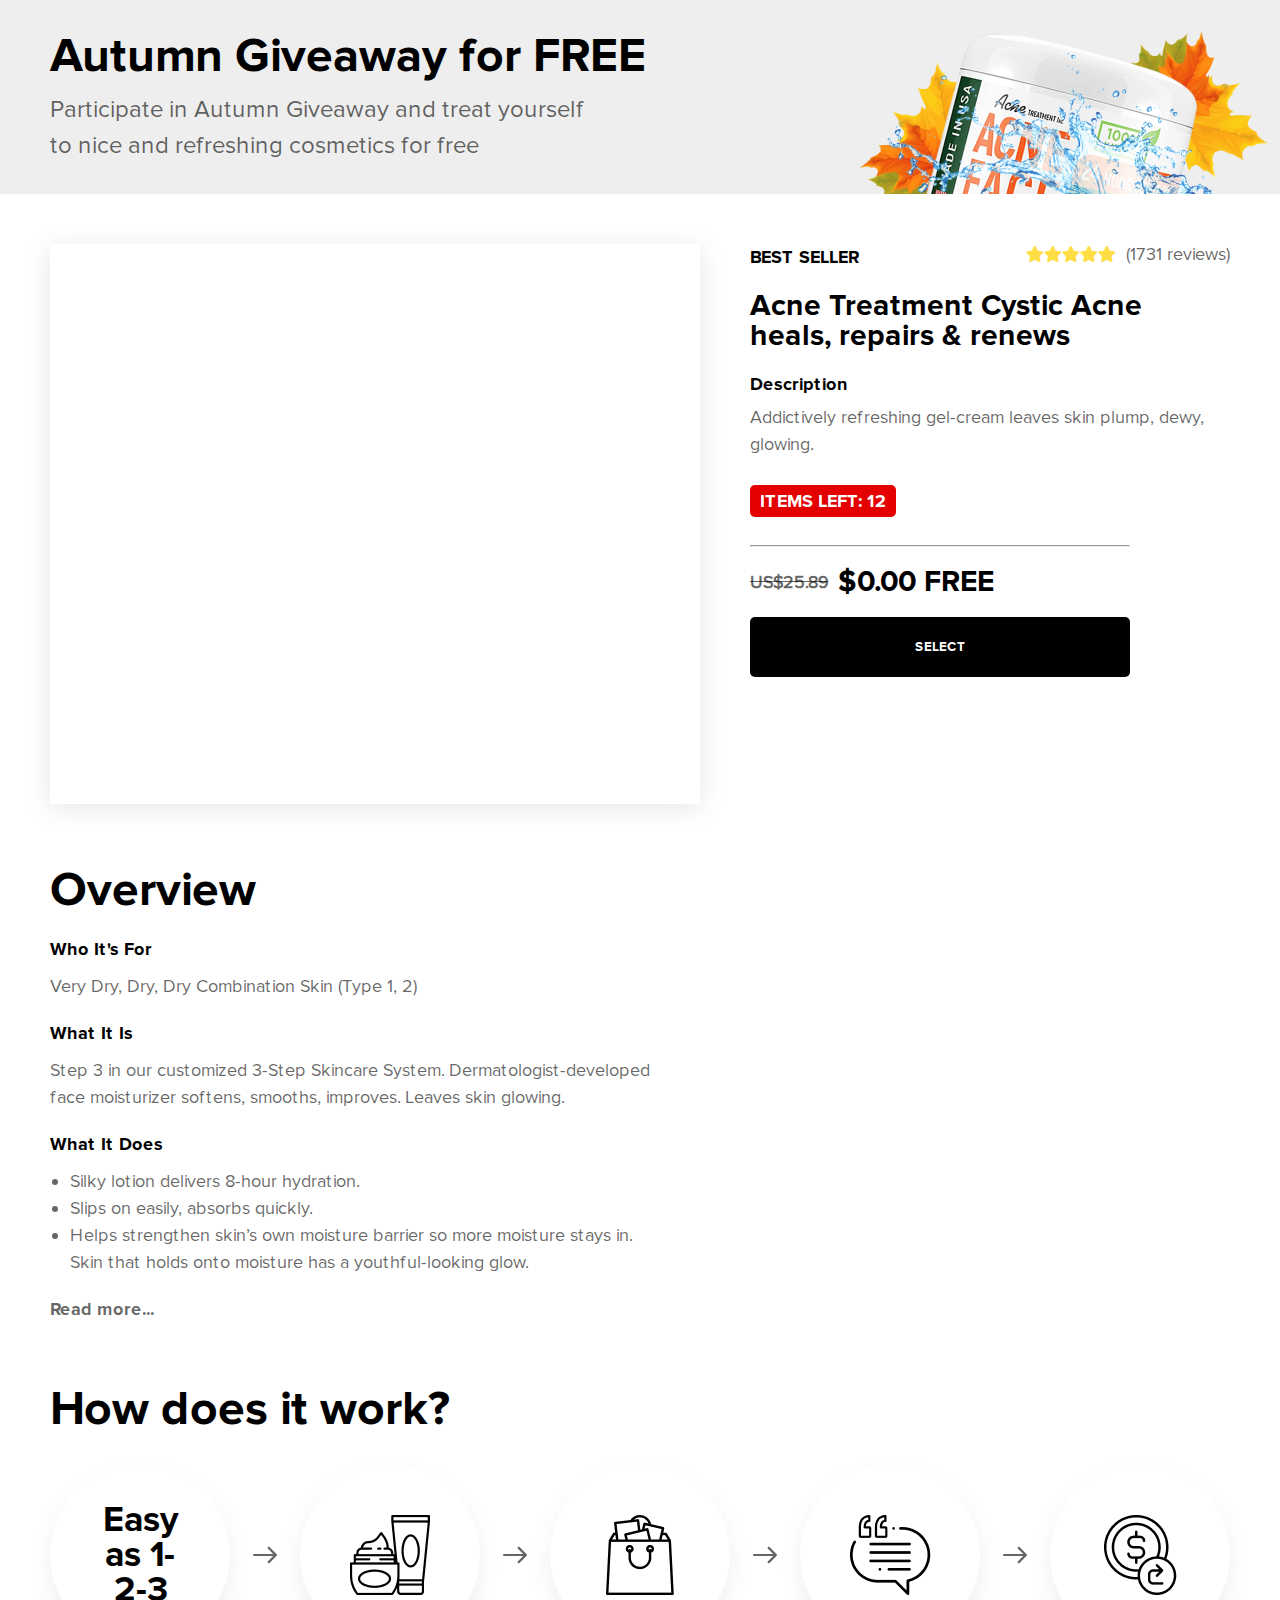
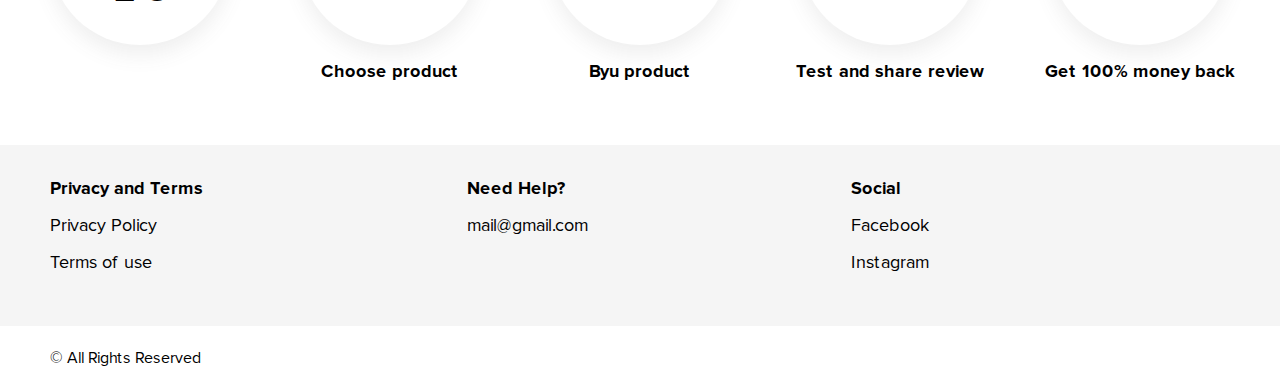
==== index.html @ 1bce4ec2 "1" ====
<!DOCTYPE html>
<html lang="en">
<head>
	<meta charset="UTF-8">
	<meta name="viewport" content="width=device-width, initial-scale=1.0">
	<link rel="stylesheet" href="styles/main.css">
	<link rel="stylesheet" href="styles/fontawesome/css/all.css">
	<title>Amazon Giveaway</title>
</head>
<body>
	<header>
		<div class="header__title">
			<h1>Autumn Giveaway for FREE</h1>
			<p>Participate in Autumn Giveaway and treat yourself <br>to nice and refreshing cosmetics for free</p>
		</div>
		<div class="header__img">
			<img src="assets/banner_picture.png" height="165" width="440" alt="">
		</div>
	</header>
	<main>
		<div class="slider">
			
		</div>
		<div class="details">
			<div class="details__seller-status">
				<h2>best seller</h2>
				<div class="details__rating">
					<div class="stars">
						<input checked="" type="radio" name="rate" id="rate-1">
						<label for="rate-1" class="fas fa-star"></label>
						<input type="radio" name="rate" id="rate-2">
						<label for="rate-2" class="fas fa-star"></label>
						<input type="radio" name="rate" id="rate-3">
						<label for="rate-3" class="fas fa-star"></label>
						<input type="radio" name="rate" id="rate-4">
						<label for="rate-4" class="fas fa-star"></label>
						<input type="radio" name="rate" id="rate-5">
						<label for="rate-5" class="fas fa-star"></label>
					</div>
					<span>(1731 reviews)</span>
				</div>
			</div>
			
			<h1>Acne Treatment Cystic Acne heals, repairs & renews</h1>
			<div class="details__description">
				<h3>Description</h3>
				<p>Addictively refreshing gel-cream leaves skin plump, dewy, glowing.</p>
				<span id="items-left">items left: 12</span>
			</div>
			<hr>
			<div class="details__purchase">
				<div class="details__purchase__price">
					<h1 id="price-before">US$25.89</h1>
					<h1 id="price-after">$0.00 free</h1>
				</div>
				<button>select</button>
				<div class="details__purchase__logo"></div>
			</div>
		</div>
	</main>
	<div class="overview">
		<h1>Overview</h1>
		<div class="overview__who">
			<h5>Who It's For</h5>
			<p>Very Dry, Dry, Dry Combination Skin (Type 1, 2)</p>
		</div>
		<div class="overview__what">
			<h5>What It Is</h5>
			<p>Step 3 in our customized 3-Step Skincare System. Dermatologist-developed face moisturizer softens, smooths, improves. Leaves skin glowing.</p>
		</div>
		<div class="overview__why">
			<h5>What It Does</h5>
			<ul>
				<li>Silky lotion delivers 8-hour hydration.</li>
				<li>Slips on easily, absorbs quickly.</li>
				<li>Helps strengthen skin’s own moisture barrier so more moisture stays in. Skin that holds onto moisture has a youthful-looking glow.</li>
			</ul>
		</div>
		<a id="read_more" href="#">Read more...</a>
	</div>
	<div class="instruction">
		<h1>How does it work?</h1>
		<div class="instruction__circles">
			<div class="instruction__easy circle">
				<h2>Easy as 1-2-3</h2>
			</div>
			<img src="assets/arrow.svg">
			<div class="circle">
				<img src="assets/1.png" height="81" width="80" alt="">
				<h3>Choose product</h3>
			</div>
			<img src="assets/arrow.svg">
			<div class="circle">
				<img src="assets/2.png" height="80" width="68" alt="">
				<h3>Byu product</h3>
			</div>
			<img src="assets/arrow.svg">
			<div class="circle">
				<img src="assets/3.png" height="80" width="81" alt="">
				<h3>Test and share review</h3>
			</div>
			<img src="assets/arrow.svg">
			<div class="circle">
				<img src="assets/4.png" height="80" width="73" alt="">
				<h3>Get 100% money back</h3>
			</div>
		</div>
	</div>
	<footer>
		<div class="footer__main">
			<div class="privacy">
				<h5>Privacy and Terms</h5>
				<p>Privacy Policy</p>
				<p>Terms of use</p>
			</div>
			<div class="help">
				<h5>Need Help?</h5>
				<p>mail@gmail.com</p>
			</div>
			<div class="social">
				<h5>Social</h5>
				<p>Facebook</p>
				<p>Instagram</p>
			</div>
		</div>
		<div class="footer__rights">
			<p>© All Rights Reserved</p>
		</div>
	</footer>
</body>
</html>
---- styles/main.css ----
@import url(reset.css);
@import url(../fonts/fonts.css);

header {
  display: flex;
  position: relative;
  justify-content: space-between;
  width: 100%;
  background-color: #eee;
}
.header__title {
  padding: 20px 0 30px 50px;
}
.header__title h1 {
  font-size: 48px;
  font-family: 'Proxima Nova Bold';
}
.header__title p {
  font-family: 'Proxima Nova Regular';
  font-size: 24px;
  color: rgba(0, 0, 0, 0.6);
}
.header__img {
  height: 165px;
}
.header__img img {
  position: absolute;
  bottom: 0;
  right: 0;
}

/* Slider */
.slider {
  height: 560px;
  min-width: 650px;
  box-shadow: 0px 4px 25px rgba(0, 0, 0, 0.1);
}
/* ______ */

/* Stars Rating */
.details__seller-status .stars input {
  display: none;
}
.stars label {
  color: #444;
  transition: all 0.5 ease;
  float: right;
  line-height: 20px;
}
input:not(:checked) ~ label:hover,
input:not(:checked) ~ label:hover ~ label {
  color: #fd4;
}
input:checked ~ label {
  color: #fd4;
}
/* ____________ */

/* Details */
main {
  display: flex;
  gap: 50px;
  padding: 50px;
}
.details__seller-status span {
  color: rgba(0, 0, 0, 0.6);
  font-size: 18px;
  font-family: 'Proxima Nova Regular';
  margin-left: 10px;
}
.details__rating {
  display: flex;
  line-height: 20px;
}
.details__seller-status {
  display: flex;
  justify-content: space-between;
}
.details__seller-status h2 {
  font-size: 18px;
  font-family: 'Proxima Nova Bold';
  text-transform: uppercase;
}
.details h1 {
  font-size: 30px;
  font-family: 'Proxima Nova Bold';
  line-height: 30px;
  margin: 20px 0;
}

.details__description {
  margin-bottom: 30px;
}
.details__description h3 {
  font-size: 18px;
  font-family: 'Proxima Nova Bold';
  margin-bottom: 6px;
}
.details__description p {
  font-size: 18px;
  font-family: 'Proxima Nova Regular';
  color: rgba(0, 0, 0, 0.6);
  margin-bottom: 30px;
}
#items-left {
  padding: 5px 10px;
  border-radius: 5px;
  color: white;
  font-size: 18px;
  font-family: 'Proxima Nova Bold';
  background: #E40000;
  text-transform: uppercase;
}
hr {
  height: 1px;
  width: 380px;
  background-color: #C4C4C4;
  margin: 0 0 20px 0;
}

#price-before {
  font-family: 'Proxima Nova Regular';
  font-size: 18px;
  color: rgba(0, 0, 0, 0.6);
  text-decoration: line-through;
  margin-top: 0;
}
#price-after {
  font-family: 'Proxima Nova Bold';
  font-size: 30px;
  margin-left: 10px;
  margin-top: 0;
  text-transform: uppercase;
}
.details__purchase__price {
  display: flex;
}
.details__purchase button {
  width: 380px;
  height: 60px;
  color: white;
  text-transform: uppercase;
  font-family: 'Proxima Nova Bold';
  background-color: #000;
  border: none;
  border-radius: 5px;
}
.details__purchase button:hover {
  cursor: pointer;
  opacity: 0.7;
}
/* ____ */

/* Overview */
.overview {
  width: 51%;
  padding-left: 50px;
}
.overview h1 {
  font-size: 48px;
  font-family: 'Proxima Nova Bold';
  margin-bottom: 10px;
}
.overview__who h5, .overview__what h5, .overview__why h5 {
  font-size: 18px;
  font-family: 'Proxima Nova Bold';
  margin-bottom: 10px;
  margin-top: 0;
}
.overview__who p, .overview__what p, .overview__why ul {
  font-size: 18px;
  font-family: 'Proxima Nova Regular';
  color: rgba(0, 0, 0, 0.6);
  margin: 0;
}
.overview__what, .overview__why {
  margin-top: 20px;
}
.overview__why {
  margin-bottom: 20px;
}
#read_more {
  color: rgba(0, 0, 0, 0.6);
  text-decoration: none;
  font-size: 18px;
  font-family: 'Proxima Nova Bold';
}
#read_more:hover {
  cursor: pointer;
  text-decoration: underline;
}
/* ________ */

/* Instruction */
.instruction {
  padding: 50px 50px 100px 50px;
}
.instruction h1 {
  font-size: 48px;
  font-family: 'Proxima Nova Bold';
  margin-bottom: 20px;
}
.instruction__circles { display: flex; }
.instruction img {
  margin: 0 23px;
}
.circle {
  box-shadow: 0px 10px 20px rgba(94, 94, 94, 0.1);
  border-radius: 90px;
  width: 180px;
  height: 180px;
  display: flex;
  justify-content: center;
  align-items: center;
  position: relative;
}
.circle h3 {
  position: absolute;
  bottom: -40px;
  font-size: 18px;
  font-family: 'Proxima Nova Bold';
  width: max-content;
}
.instruction__easy h2 {
  font-size: 36px;
  font-family: 'Proxima Nova Bold';
  text-align: center;
  width: 50%;
  line-height: 35px;
}
/* ___________ */

/* Footer */
.footer__main {
  display: flex;
  justify-content: space-between;
  padding: 30px 350px 50px 50px;
  background-color: #f5f5f5;
}
.footer__main h5 {
  margin: 0 0 10px 0;
  font-size: 18px;
  font-family: 'Proxima Nova Bold';
}
.footer__main p {
  font-size: 18px;
  font-family: 'Proxima Nova Regular';
  margin-bottom: 10px;
}
.footer__main p:last-child {
  margin-bottom: 0;
}
.footer__rights {
  padding: 20px 50px;
}
.footer__rights h1 {
  font-size: 18px;
  font-family: 'Proxima Nova Regular';
}
/* ______ */
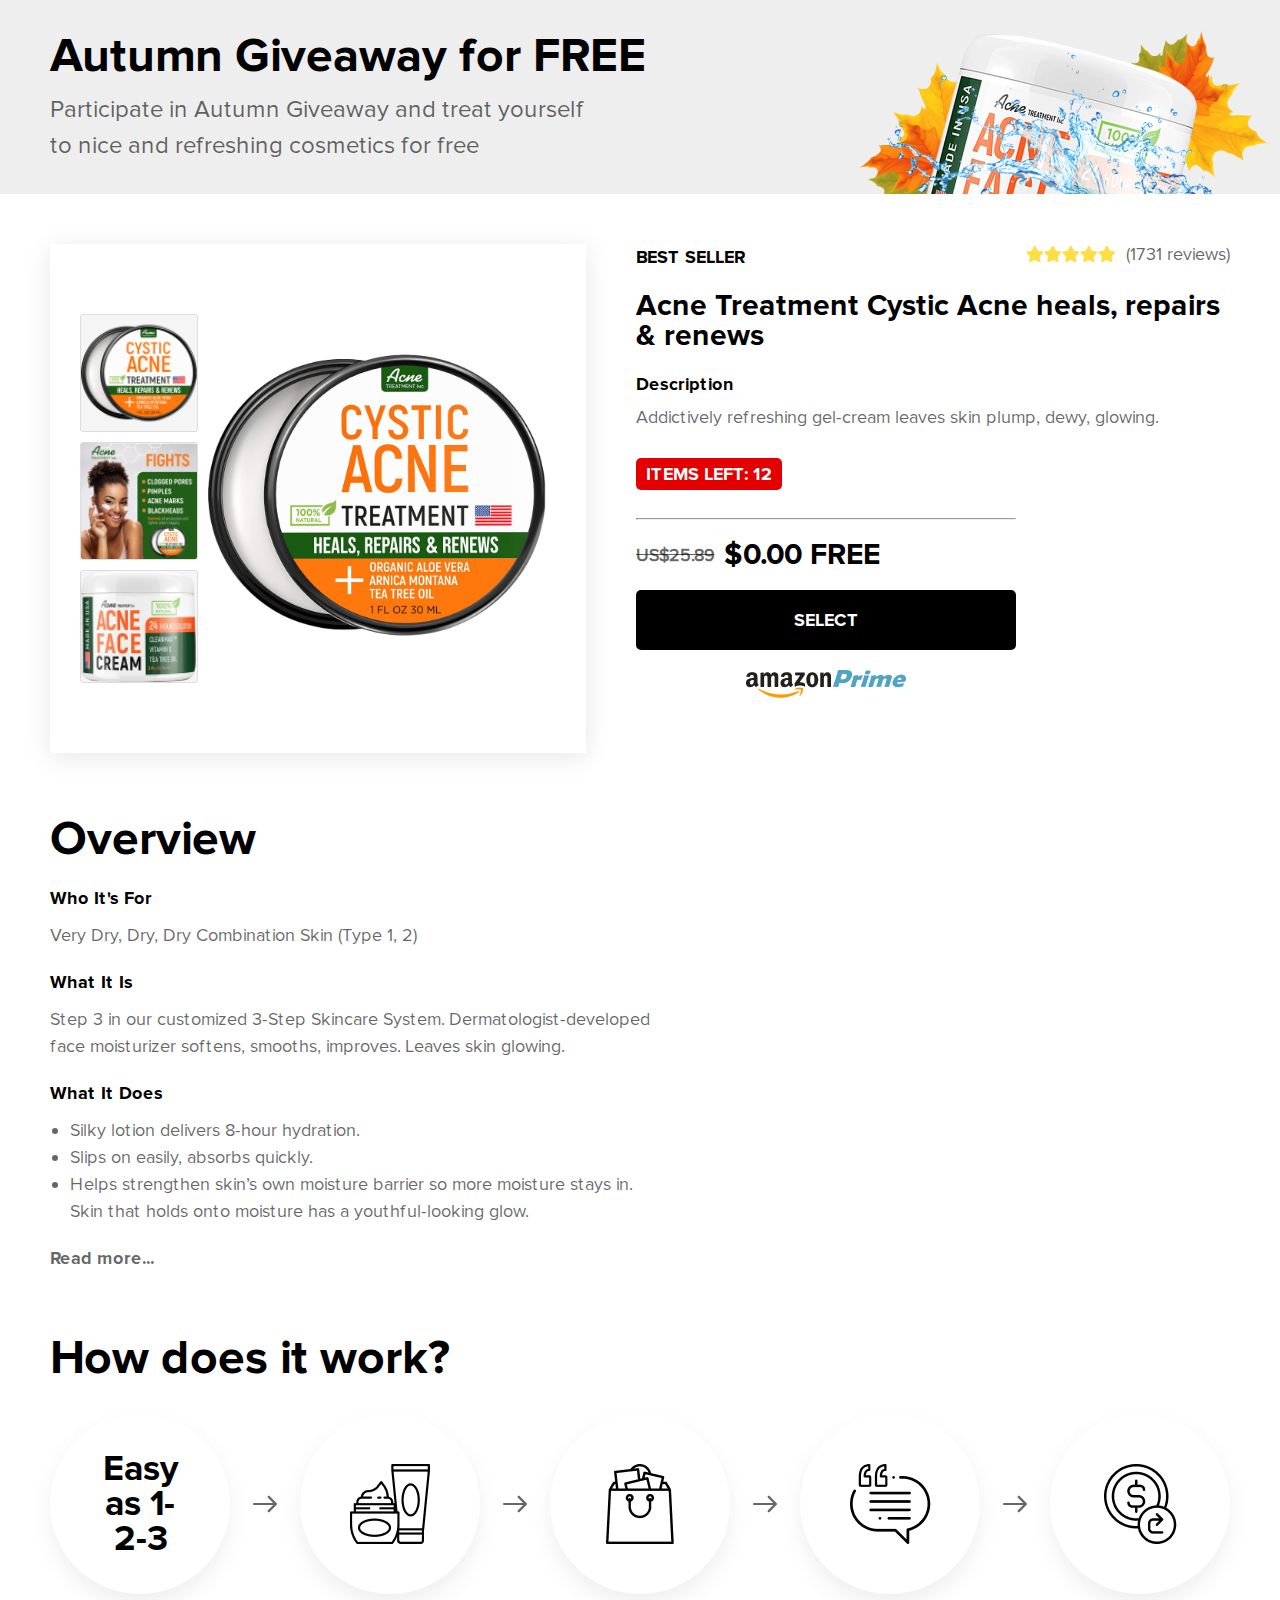
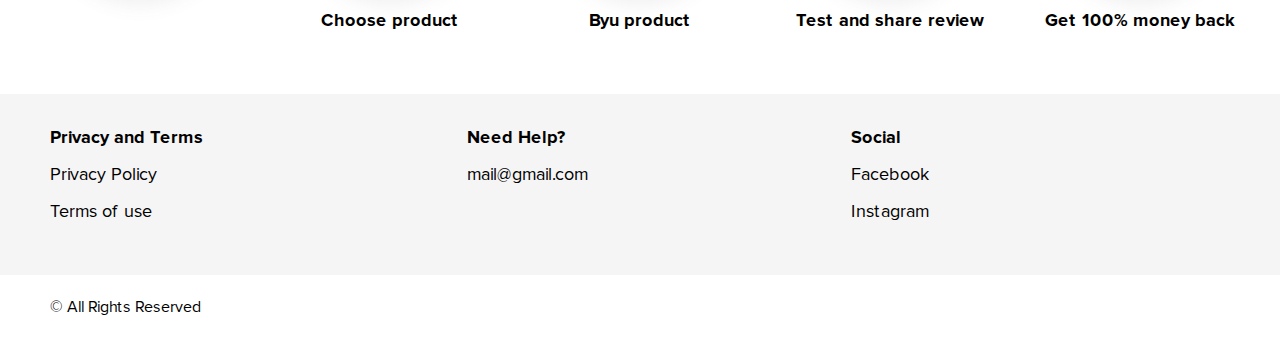
==== commit 064d4820: "ready to send" ====
--- a/index.html
+++ b/index.html
@@ -14,12 +14,21 @@
 			<p>Participate in Autumn Giveaway and treat yourself <br>to nice and refreshing cosmetics for free</p>
 		</div>
 		<div class="header__img">
-			<img src="assets/banner_picture.png" height="165" width="440" alt="">
+			<img src="assets/banner_picture.png" height="165" width="440">
 		</div>
 	</header>
 	<main>
 		<div class="slider">
-			
+			<div class="product">
+				<div class="product__small_img">
+					<img src="assets/slider/first.png" onClick="sliderFunc(this)">
+					<img src="assets/slider/second.png" onClick="sliderFunc(this)">
+					<img src="assets/slider/third.png" onClick="sliderFunc(this)">
+				</div>
+				<div class="img_container">
+					<img id="imageBox" src="assets/slider/big/first.png">
+				</div>
+			</div>
 		</div>
 		<div class="details">
 			<div class="details__seller-status">
@@ -54,7 +63,9 @@
 					<h1 id="price-after">$0.00 free</h1>
 				</div>
 				<button>select</button>
-				<div class="details__purchase__logo"></div>
+				<div class="details__purchase__logo">
+					<img src="assets/amazon_prime_logo.png" height="28" width="160">
+				</div>
 			</div>
 		</div>
 	</main>
@@ -76,7 +87,11 @@
 				<li>Helps strengthen skin’s own moisture barrier so more moisture stays in. Skin that holds onto moisture has a youthful-looking glow.</li>
 			</ul>
 		</div>
-		<a id="read_more" href="#">Read more...</a>
+		<div class="overview__key">
+			<h5>Key Ingredients</h5>
+			<p>Sunflower Seed Cake, Barley Extract and Cucumber Fruit Extract help strengthen skin’s barrier, improve its resiliency, and balance and retain skin’s moisture levels. Hyaluronic acid acts as a natural moisture magnet/humectant.</p>
+		</div>
+		<a onClick="readMore(this); return false" id="read_more" href="#">Read more...</a>
 	</div>
 	<div class="instruction">
 		<h1>How does it work?</h1>
@@ -84,22 +99,22 @@
 			<div class="instruction__easy circle">
 				<h2>Easy as 1-2-3</h2>
 			</div>
-			<img src="assets/arrow.svg">
+			<img class="arrow" src="assets/arrow.svg">
 			<div class="circle">
 				<img src="assets/1.png" height="81" width="80" alt="">
 				<h3>Choose product</h3>
 			</div>
-			<img src="assets/arrow.svg">
+			<img class="arrow" src="assets/arrow.svg">
 			<div class="circle">
 				<img src="assets/2.png" height="80" width="68" alt="">
 				<h3>Byu product</h3>
 			</div>
-			<img src="assets/arrow.svg">
+			<img class="arrow" src="assets/arrow.svg">
 			<div class="circle">
 				<img src="assets/3.png" height="80" width="81" alt="">
 				<h3>Test and share review</h3>
 			</div>
-			<img src="assets/arrow.svg">
+			<img class="arrow" src="assets/arrow.svg">
 			<div class="circle">
 				<img src="assets/4.png" height="80" width="73" alt="">
 				<h3>Get 100% money back</h3>
@@ -127,5 +142,6 @@
 			<p>© All Rights Reserved</p>
 		</div>
 	</footer>
+	<script src="js/script.js"></script>
 </body>
 </html>--- a/styles/main.css
+++ b/styles/main.css
@@ -1,5 +1,30 @@
 @import url(reset.css);
 @import url(../fonts/fonts.css);
+@import url(slider.css);
+
+#red_arrow,
+#red_arrow_caption {
+  display: none !important;
+}
+#img__facebook__mobile {
+  display: none;
+}
+
+
+.navmenu a.active::after {
+  content: "";
+  display: block;
+  width: 45px;
+  height: 45px;
+  border-radius: 50%;
+  position: absolute;
+  background: none;
+  border: 1px solid #2196F3;
+  /*transition: all 0.5s ease-out;*/
+  left: 95px;
+  margin-top: -4px;
+}
+
 
 header {
   display: flex;
@@ -31,8 +56,10 @@
 
 /* Slider */
 .slider {
-  height: 560px;
-  min-width: 650px;
+  height: 100%;
+  padding: 60px 0;
+  width: 650px;
+  min-width: 0;
   box-shadow: 0px 4px 25px rgba(0, 0, 0, 0.1);
 }
 /* ______ */
@@ -43,24 +70,27 @@
 }
 .stars label {
   color: #444;
-  transition: all 0.5 ease;
+  transition: all 0.5s ease;
   float: right;
   line-height: 20px;
 }
 input:not(:checked) ~ label:hover,
 input:not(:checked) ~ label:hover ~ label {
   color: #fd4;
+  cursor: pointer;
 }
 input:checked ~ label {
   color: #fd4;
 }
 /* ____________ */
+
 
 /* Details */
 main {
   display: flex;
   gap: 50px;
   padding: 50px;
+  min-width: 0;
 }
 .details__seller-status span {
   color: rgba(0, 0, 0, 0.6);
@@ -136,6 +166,7 @@
   display: flex;
 }
 .details__purchase button {
+  font-size: 18px;
   width: 380px;
   height: 60px;
   color: white;
@@ -149,6 +180,11 @@
   cursor: pointer;
   opacity: 0.7;
 }
+.details__purchase__logo {
+  width: 380px;
+  text-align: center;
+  margin-top: 20px;
+}
 /* ____ */
 
 /* Overview */
@@ -161,13 +197,19 @@
   font-family: 'Proxima Nova Bold';
   margin-bottom: 10px;
 }
-.overview__who h5, .overview__what h5, .overview__why h5 {
+.overview__who h5,
+.overview__what h5,
+.overview__why h5,
+.overview__key h5 {
   font-size: 18px;
   font-family: 'Proxima Nova Bold';
   margin-bottom: 10px;
   margin-top: 0;
 }
-.overview__who p, .overview__what p, .overview__why ul {
+.overview__who p,
+.overview__what p,
+.overview__why ul,
+.overview__key p {
   font-size: 18px;
   font-family: 'Proxima Nova Regular';
   color: rgba(0, 0, 0, 0.6);
@@ -177,6 +219,11 @@
   margin-top: 20px;
 }
 .overview__why {
+  margin-bottom: 20px;
+}
+.overview__key {
+  display: none;
+  margin-top: 20px;
   margin-bottom: 20px;
 }
 #read_more {
@@ -257,4 +304,982 @@
   font-size: 18px;
   font-family: 'Proxima Nova Regular';
 }
-/* ______ */+/* ______ */
+
+/* Steps */
+.steps {
+  display: flex;
+  position: relative;
+}
+
+.line {
+  position: absolute;
+  top: 90px;
+  left: 116px;
+  width: 3px;
+  height: 0px;
+  background-color: #2196F3;
+  transition: all 0.5s ease-out;
+}
+
+.navmenu {
+  position: relative;
+  display: flex;
+  flex-direction: column;
+  justify-content: space-around;
+  margin-top: 107px;
+  width: 20px;
+  min-height: 600px;
+  max-height: 600px;
+  padding-left: 100px;
+}
+.navmenu a.active::before {
+  background-color: #2196F3;
+}
+.navmenu a::before {
+  content: "";
+  display: block;
+  width: 36px;
+  height: 36px;
+  border-radius: 50%;
+  position: absolute;
+  background-color: #DDD;
+  transition: all 0.5s ease-out;
+}
+
+.navmenu a:nth-child(2).active ~ .line {
+  height: 15%;
+}
+.navmenu a:nth-child(3).active ~ .line {
+  height: 35%;
+}
+.navmenu a:nth-child(4).active ~ .line {
+  height: 60%;
+}
+.navmenu a:nth-child(5).active ~ .line {
+  height: 80%;
+}
+
+.navmenu a span {
+  position: absolute;
+  z-index: 1000;
+  color: #fff;
+  left: 113.5px;
+  padding-top: 5px;
+  font-size: 18px;
+}
+
+
+.steps__content {
+  width: 60%;
+  max-width: 700px;
+  padding-left: 160px;
+  padding-top: 128px;
+}
+.steps__content h1 {
+  font-size: 48px;
+  font-family: 'Proxima Nova Bold';
+  color: rgba(0, 0, 0, 0.6);
+  line-height: 58px;
+  margin-bottom: 40px;
+}
+.steps__content h2 {
+  font-family: 'Proxima Nova Bold';
+  font-size: 48px;
+  line-height: 48px;
+  margin-bottom: 20px;
+}
+.steps__content p, ol {
+  font-size: 18px;
+  color: rgba(0, 0, 0, 0.6);
+  line-height: 22px;
+}
+.steps__content ol {
+  margin-left: 20px;
+}
+.steps__content button {
+  margin-top: 40px;
+  width: 380px;
+  height: 60px;
+  background-color: #000;
+  color: white;
+  text-transform: uppercase;
+  border-radius: 5px;
+  border: none;
+  font-size: 18px;
+  font-weight: bold;
+}
+.third_step_btns {
+  display: flex;
+}
+.third_step_btns button {
+  margin-right: 20px;
+}
+.third_step_btns button:last-child {
+  margin-right: 0;
+  background: rgba(0, 0, 0, 0.6);
+}
+.steps__content__third p {
+  margin-bottom: 20px;
+}
+.steps__content__third p:last-child {
+  margin-bottom: 0;
+}
+.steps__content__third button {
+  width: 180px;
+}
+.circled__list {
+  padding: 0;
+  list-style: none;
+  counter-reset: index;
+}
+.circled__list .list__item {
+  display: flex;
+  margin-bottom: 20px;
+  line-height: 22px;
+}
+.circled__list .list__item:last-child {
+  margin-bottom: 0;
+}
+.circled__list .list__item::before {
+  display: flex;
+  flex-shrink: 0;
+  justify-content: center;
+  align-items: center;
+  counter-increment: index;
+  content: counter(index);
+  margin-right: 13px;
+  width: 28px;
+  height: 28px;
+  background-color: #000;
+  border-radius: 50%;
+  color: #fff;
+  text-align: center;
+}
+.steps__content__fifth button {
+  margin-top: 20px;
+  margin-bottom: 56px;
+}
+.steps__content__fifth button:last-child {
+  margin-bottom: 0;
+}
+.steps__content__fifth p b {
+  font-family: 'Proxima Nova Bold';
+}
+.fifth__paragraph__italic {
+  font-style: italic;
+  margin-top: 10px;
+}
+
+.steps__content__first {
+  display: block;
+}
+.steps__content__second,
+.steps__content__third,
+.steps__content__fourth,
+.steps__content__fifth {
+  display: none;
+}
+.steps__content__fourth h5 {
+  text-align: center;
+  margin-top: 15px;
+  font-size: 18px;
+  font-family: 'Proxima Nova Bold';
+  line-height: 22px;
+  color: rgba(0, 0, 0, 0.6);
+}
+#img__giveaway {
+  display: block;
+}
+#img__facebook {
+  display: none;
+}
+#img__press_here {
+  display: none;
+  position: absolute;
+  bottom: 60px;
+  right: 40%;
+  transform: translate(40%, 0);
+}
+.steps__img {
+  display: flex;
+  padding-top: 128px;
+  justify-content: center;
+  align-items: flex-start;
+}
+/*_______*/
+
+
+
+/* Adaptive */
+@media screen and (max-width: 1024px) {
+  .header__img img {
+    width: 400px;
+    height: 150px;
+  }
+}
+
+@media screen and (max-width: 920px) {
+  .details__seller-status h2,
+  .details__description p {
+    font-size: 16px;
+  }
+  .details h1 {
+    font-size: 24px;
+    margin-bottom: 10px;
+  }
+  .stars {
+    font-size: 12px;
+  }
+  hr {
+    width: 320px;
+  }
+  .details__purchase button {
+    width: 320px;
+    height: 45px;
+    font-size: 16px;
+  }
+  .details__purchase__logo {
+    width: 320px;
+  }
+  .header__img img {
+    width: 350px;
+    height: 125px;
+  }
+}
+
+@media screen and (max-width: 850px) {
+  .header__title h1 {
+    font-size: 43px;
+  }
+  .header__title p {
+    font-size: 20px;
+  }
+}
+
+@media screen and (max-width: 768px) {
+  main {
+    gap: 30px;
+    padding: 30px;
+  }
+  .slider {
+    padding: 30px 0;
+  }
+  .details {
+    max-width: 300px;
+  }
+  header {
+    height: 129px;
+  }
+  .header__title h1 {
+    font-size: 30px;
+  }
+  .header__title p {
+    font-size: 16px;
+  }
+  .header__img img {
+    width: 240px;
+    height: 90px;
+  }
+  .product__small_img img {
+    height: 60px;
+    width: 60px;
+  }
+  .slider {
+    min-width: 300px;
+    max-height: 350px;
+  }
+  .details__seller-status h2 {
+    font-size: 12px;
+  }
+  .details h1 {
+    font-size: 18px;
+    line-height: 18px;
+  }
+  .details h1 {
+    margin-bottom: 10px;
+  }
+  .details__description,
+  .details__description p,
+  hr {
+    margin-bottom: 15px;
+  }
+  hr { width: 90%; }
+  .details__description h3,
+  .details__description p,
+  .details__seller-status span,
+  #items-left {
+    font-size: 12px;
+  }
+  .details__description h3 {
+    margin-bottom: 0;
+  }
+  #price-before {
+    font-size: 14px;
+  }
+  #price-after {
+    font-size: 18px;
+  }
+  .details__purchase button {
+    font-size: 14px;
+    width: 90%;
+    height: 40px;
+  }
+
+  .details__purchase__logo {
+    width: 90%;
+    margin-top: 10px;
+  }
+  .details__purchase__logo img {
+    transform: scale(0.8);
+  }
+
+  /* Overview */
+  .overview h1 {
+    font-size: 30px;
+    margin-bottom: 5px;
+  }
+  .overview__who h5,
+  .overview__what h5,
+  .overview__why h5,
+  .overview__key h5,
+  .overview__who p,
+  .overview__what p,
+  .overview__why ul,
+  .overview__key p,
+  #read_more {
+    font-size: 14px;
+  }
+  .overview__who h5,
+  .overview__what h5,
+  .overview__why h5 {
+    margin-bottom: 5px;
+  }
+  .overview__what,
+  .overview__why {
+    margin-top: 10px;
+  }
+  .overview__why {
+    margin-bottom: 10px;
+  }
+
+  .instruction {
+    padding: 40px;
+    padding-bottom: 100px;
+  }
+  .instruction h1 { font-size: 30px; }
+  .instruction__easy h2 {
+    font-size: 24px;
+    line-height: 24px;
+  }
+  .circle {
+    width: 104px;
+    height: 104px;
+  }
+  .circle img {
+    transform: scale(0.6);
+  }
+  .arrow {
+    transform: scale(0.6);
+    margin: 0 10px !important;
+  }
+  .circle h3 {
+    font-size: 14px;
+    bottom: -25px;
+  }
+  /* ________ */
+
+  /* Footer */
+  .footer__main {
+    padding: 40px 30px;
+    justify-content: space-around;
+  }
+  .footer__main h5,
+  .footer__main p {
+    font-size: 14px;
+  }
+  .footer__rights {
+    padding: 15px 40px;
+    font-size: 14px;
+  }
+  /* ______ */
+
+
+  /* Steps */
+  .navmenu {
+    padding-left: 60px;
+    margin-top: 0;
+    max-height: 400px;
+    min-height: 400px;
+  }
+  .steps__img {
+    padding-top: 80px;
+  }
+  .steps__content {
+    padding-top: 50px;
+    padding-left: 70px;
+  } 
+  .steps__content h1 {
+    font-size: 30px;
+    margin-bottom: 10px;
+  }
+  .steps__content h2 {
+    font-size: 30px;
+    line-height: 30px;
+    margin-bottom: 10px;
+  }
+  .steps__content p, ol {
+    font-size: 14px;
+  }
+  .steps__content ol {
+    margin: 0 0 0 20px;
+  }
+  .steps__content button {
+    width: 100%;
+    height: 40px;
+    font-size: 14px;
+    margin-top: 10px;
+  }
+  #img__giveaway {
+    width: 243px;
+    height: 255px;
+  }
+
+  .navmenu a.active::after {
+    width: 38px;
+    height: 38px;
+    left: 56px;
+  }
+
+  .steps__content__fourth h5 {
+    font-size: 14px;
+    margin-bottom: 0;
+  }
+
+  .navmenu a::before {
+    width: 30px;
+    height: 30px;
+  }
+  .navmenu a span {
+    left: 70.5px;
+    padding-top: 2px;
+  }
+  .line {
+    top: 65px;
+    left: 74px;
+    width: 2px;
+  }
+  
+
+  .circled__list .list__item::before {
+    width: 22px;
+    height: 22px;
+  }
+
+  #img__facebook {
+    width: 243px;
+    height: 225px;
+    margin-right: 40px;
+    margin-left: 20px;
+  }
+  #img__press_here {
+    bottom: 20px;
+    right: 37%;
+    transform: translate(40%, 0) scale(0.65);
+  }
+
+  .steps__content h1 {
+    line-height: 37px;
+    margin-bottom: 10px;
+  }
+  .steps__content__third p {
+    margin-bottom: 10px;
+  }
+
+  .circled__list .list__item {
+    line-height: 17px;
+  }
+  .circled__list .list__item::before {
+    font-size: 18px;
+  }
+  .circled__list .list__item {
+    margin-bottom: 10px;
+  }
+  .steps__content ol {
+    margin: 0;
+  }
+
+  .instruction h1 {
+    margin-bottom: 10px;
+  }
+  .instruction img {
+    margin: 0;
+  }
+  .arrow {
+    margin: 0 5px !important;
+    transform: scale(0.7);
+  }
+  .circle {
+    min-width: 104px;
+    max-height: 104px;
+  }
+  .circle h3 {
+    bottom: -47px;
+    width: 104px;
+    text-align: center;
+    line-height: 17px;
+  }
+  #byu_product,
+  #choose_product {
+    bottom: -30px;
+  }
+
+  .steps__content__fifth button {
+    width: 80%;
+    margin-bottom: 20px;
+    position: relative;
+  }
+  .steps__content__fifth button img {
+    position: absolute;
+    margin-left: 5px;
+  }
+  .fifth__paragraph__italic {
+    margin-top: 5px;
+    margin-bottom: 10px;
+    font-size: 12px;
+  }
+  .steps__content__fifth button:last-child {
+    margin-top: 0;
+  }
+
+  .footer__main {
+    padding: 40px 120px 40px 40px;
+    justify-content: space-between;
+  }
+  /* _____ */
+}
+
+@media screen and (max-width: 670px) {
+  main {
+    flex-direction: column;
+  }
+  .slider {
+    max-width: 100%;
+    min-width: auto;
+    max-height: max-content;
+  }
+  .product__small_img img {
+    width: 100%;
+    height: 100%;
+  }
+  .details {
+    max-width: 100%;
+  }
+  .details h1 {
+    font-size: 24px;
+  }
+  .details__description h3,
+  .details__description p,
+  .details__seller-status span,
+  #items-left {
+    font-size: 18px;
+  }
+  .details__purchase button,
+  hr {
+    width: 100%;
+  }
+  .overview {
+    width: 100%;
+    padding: 0 30px;
+  }
+
+  .details__purchase__logo {
+    width: 100%;
+    margin-top: 15px;
+  }
+  .details__purchase__logo img {
+    transform: scale(1.0);
+  }
+
+  .overview__who h5,
+  .overview__what h5,
+  .overview__why h5,
+  .overview__key h5,
+  .overview__who p,
+  .overview__what p,
+  .overview__why ul,
+  .overview__key p,
+  #read_more {
+    font-size: 18px;
+  }
+  .instruction {
+    padding: 20px;
+    padding-bottom: 60px;
+  }
+  .instruction__circles {
+    flex-wrap: wrap;
+    justify-content: center;
+  }
+  .instruction__circles .circle:last-child {
+    margin-top: 60px;
+  }
+  .instruction__circles img:nth-child(8) {
+    display: none;
+  }
+}
+
+
+
+@media screen and (max-width: 600px) {
+  .header__img img {
+    width: 220px;
+    height: 80px;
+  }
+
+
+
+
+
+  .steps {
+    flex-direction: column;
+    padding: 20px;
+  }
+  .navmenu {
+    padding-left: 0;
+    flex-direction: row;
+    justify-content: space-between;
+    min-height: 40px;
+    max-height: 40px;
+    width: 100%;
+  }
+  .navmenu a::before {
+    width: 22px;
+    height: 22px;
+    position: relative;
+  }
+  .nav__progress {
+    position: relative;
+  }
+  .navmenu a span {
+    position: absolute;
+    color: #fff;
+    background: none;
+    left: 7px;
+    top: -2px;
+    font-size: 14px;
+  }
+  .navmenu a.active::after {
+    content: "";
+    display: block;
+    width: 28px;
+    height: 28px;
+    border-radius: 50%;
+    position: absolute;
+    background: none;
+    border: 1px solid #2196F3;
+    transition: all 0.5s ease-out;
+    top: 1px;
+    left: -3px;
+  }
+  .line {
+    height: 1px;
+    width: 0;
+    top: 10.5px;
+    left: 0;
+  }
+  .navmenu a:nth-child(2).active ~ .line {
+    width: 25%;
+    height: 1px;
+  }
+  .navmenu a:nth-child(3).active ~ .line {
+    width: 50%;
+    height: 1px;
+  }
+  .navmenu a:nth-child(4).active ~ .line {
+    width: 75%;
+    height: 1px;
+  }
+  .navmenu a:nth-child(5).active ~ .line {
+    width: 95%;
+    height: 1px;
+  }
+
+  #first_step_break {
+    display: none;
+  }
+  .steps__content {
+    padding: 0;
+    width: 100%;
+  }
+  .steps__content h1 {
+    font-size: 20px;
+    line-height: 24px;
+  }
+  .steps__content h2 {
+    font-size: 20px;
+    line-height: 20px;
+  }
+  .steps__content p, ol {
+    font-size: 12px;
+    line-height: 15px;
+  }
+  .steps__content__first ol {
+    margin-top: 10px;
+  }
+  .steps__content button {
+    margin-top: 15px;
+    line-height: 17px;
+  }
+  #img__giveaway {
+    display: none !important;
+  }
+  #img__facebook__mobile {
+    width: 100%;
+    display: flex;
+    justify-content: center;
+  }
+  #img__facebook__mobile img {
+    width: 243px;
+    height: 225px;
+  }
+  .steps__content__second button {
+    margin-top: 70px;
+  }
+  #img__press_here, #img__facebook {
+    display: none !important;
+  }
+  #red_arrow {
+    display: none;
+    position: absolute;
+    bottom: 105px;
+  }
+  #red_arrow_caption {
+    display: none;
+    position: absolute;
+    bottom: 80px;
+    color: #FF0000;
+    font-size: 18px;
+    line-height: 22px;
+    font-family: 'Proxima Nova Bold';
+  }
+  .steps__img {
+    padding-top: 0;
+  }
+  .steps__content button {
+    font-size: 14px;
+    font-family: 'Proxima Nova Bold';
+  }
+  .steps__content__third p {
+    margin-bottom: 0;
+  }
+  .circled__list .list__item::before {
+    font-size: 13px;
+  }
+  .steps__content h2 {
+    margin-bottom: 15px;
+  }
+  .steps__content ol {
+    padding-left: 15px;
+  }
+  .steps__content__fourth h5 {
+    font-size: 12px;
+  }
+
+  .steps__content__fifth button {
+    width: 100%;
+  }
+  .fifth__paragraph__italic {
+    font-size: 10px !important;
+  }
+  .instruction__circles .circle:last-child {
+    margin-top: 40px;
+  }
+}
+
+@media screen and (max-width: 580px) {
+  header {
+    display: flex;
+    flex-direction: column;
+    justify-content: center;
+    height: auto;
+  }
+  .header__title {
+    padding: 10px;
+    text-align: center;
+  }
+  .header__img {
+    height: 130px;
+    width: 100%;
+    align-self: center;
+  }
+  .header__img img {
+    width: 350px;
+    height: 120px;
+    left: 50%;
+    transform: translate(-50%, 0);
+  }
+}
+
+@media screen and (max-width: 558px) {
+  .instruction__circles div:nth-child(7) {
+    margin-top: 40px !important;
+  }
+  .instruction__circles img:nth-child(8) {
+    display: block;
+    margin-top: 40px !important;
+  }
+}
+
+@media screen and (max-width: 453px) {
+  .instruction__circles img:nth-child(6) {
+    display: none;
+  }
+}
+
+@media screen and (max-width: 419px) {
+  .instruction__circles div:nth-child(5) {
+    margin-top: 40px !important;
+  }
+  .instruction__circles div:nth-child(7) {
+    margin-right: 34px;
+  }
+  .instruction__circles img:nth-child(6) {
+    display: block;
+    margin-top: 40px !important;
+  }
+  .instruction__circles img:nth-child(8) {
+    display: none;
+  }
+}
+
+@media screen and (max-width: 400px) {
+  .header__title h1 {
+    font-size: 25px;
+  }
+  .header__title p {
+    font-size: 14px;
+  }
+}
+
+@media screen and (max-width: 320px) {
+  header {
+    display: flex;
+    flex-direction: column;
+    height: auto;
+  }
+  .header__title {
+    padding: 10px 0 0 0;
+    text-align: center;
+  }
+  .header__title h1 {
+    font-size: 20px;
+  }
+  .header__title p {
+    font-size: 12px;
+    line-height: 15px;
+  }
+  .header__img {
+    height: 90px;
+  }
+  .header__img img {
+    width: 240px;
+    height: 90px;
+    left: 50%;
+    transform: translate(-50%, 0);
+  }
+
+  main {
+    padding: 20px;
+    flex-direction: column;
+    gap: 26px;
+  }
+  .slider {
+    max-width: 100%;
+    min-width: auto;
+  }
+
+  .details h1 {
+    margin-top: 10px;
+  }
+  #price-after {
+    margin-bottom: 15px;
+  } 
+  .details__purchase button,
+  hr {
+    width: 100%;
+  }
+
+
+  .overview {
+    width: 100%;
+    padding: 0 20px;
+  }
+  .overview h1 {
+    font-size: 20px;
+  }
+  .overview__who h5,
+  .overview__what h5,
+  .overview__why h5,
+  .overview__key h5,
+  .overview__who p,
+  .overview__what p,
+  .overview__why ul,
+  .overview__key p,
+  #read_more {
+    font-size: 12px;
+  }
+
+  .instruction {
+    padding: 20px;
+  }
+  .instruction h1 {
+    font-size: 20px;
+  }
+  .instruction__circles {
+    flex-wrap: wrap;
+    justify-content: center;
+  }
+  .circle {
+    margin-bottom: 40px;
+  }
+  .instruction__circles img:nth-child(4),
+  .instruction__circles img:nth-child(8) {
+    display: none;
+  }
+  .arrow {
+    align-self: flex-start;
+    padding-top: 55px;
+  }
+
+  .details h1 {
+    font-size: 18px;
+    line-height: 18px;
+  }
+  .details__description h3,
+  .details__description p,
+  .details__seller-status span,
+  #items-left {
+    font-size: 12px;
+    line-height: 15px;
+  }
+  .footer__main {
+    padding: 20px;
+    flex-wrap: wrap;
+    justify-content: flex-start;
+  }
+  .privacy, .help, .social {
+    width: 50%;
+  }
+  .social {
+    margin-top: 28px;
+  }
+  .footer__rights {
+    text-align: center;
+  }
+
+
+
+
+  
+}
+/* ________ */